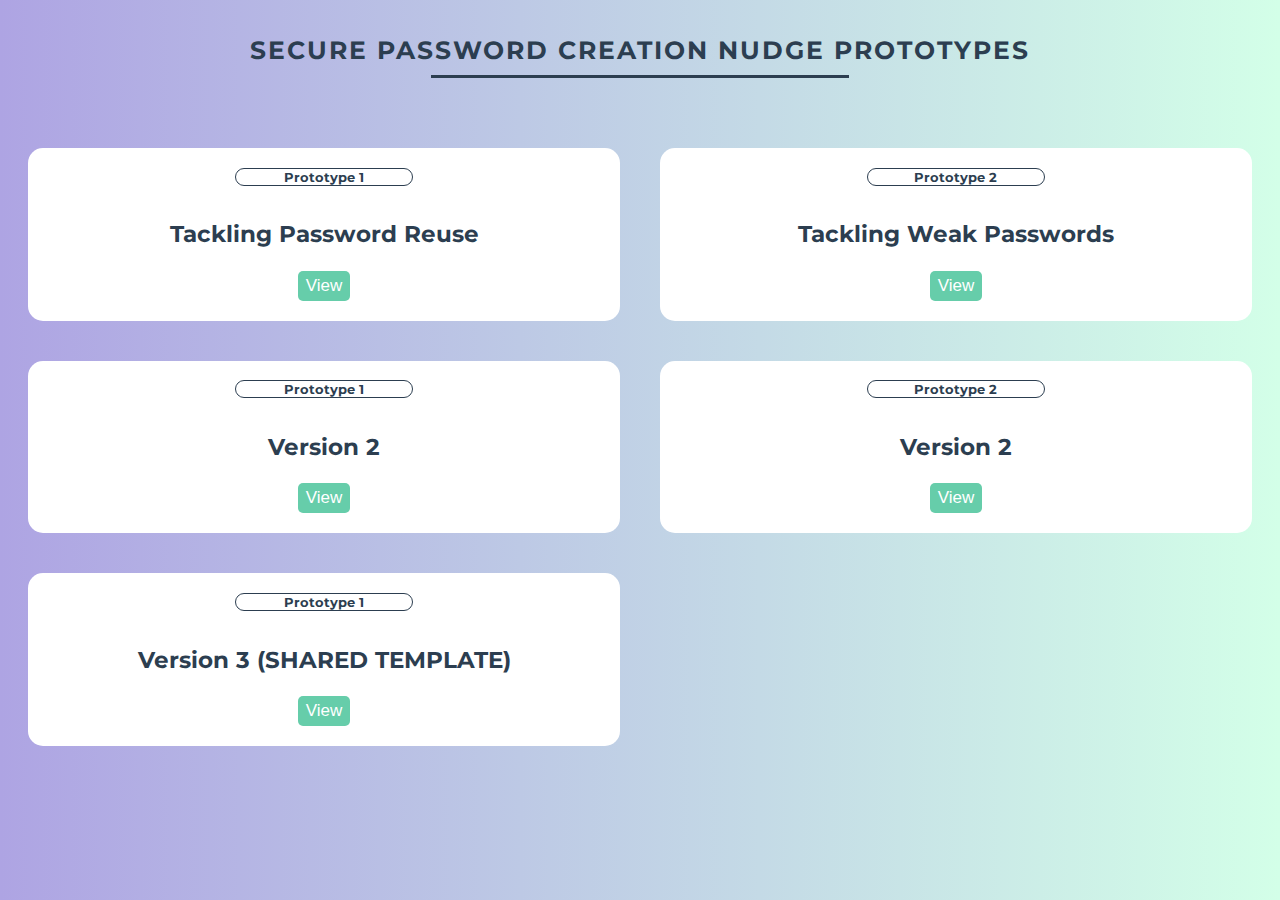
==== index.html @ b865ca42 "Added the third version for prototype 1 (this will be a template shared with the group)" ====
<!DOCTYPE html>
<!-- text direction is set to left to right -->
<html lang="en" dir="ltr">

  <head>
    <meta charset="utf-8">
    <!-- Sets title of web tab -->
    <title>Homepage</title>
    <!-- CSS is imported thus applied -->
    <link rel="stylesheet" href="css/master.css">
    <!-- style media="screen" allows us to specify what we want to do on different sized screens -->
    <style media="screen">
    </style>
    <meta name="viewport" content="width=device-width, initial-scale=1.0">
  </head>

  <body>

    <div class="content">

      <div class="title">
        <h1>Secure Password Creation Nudge Prototypes</h1>
      </div>

      <div class="row">

        <div class="col">
          <div class="info">
            <div class="overlay">Prototype 1</div><br><br>
            <h3>Tackling Password Reuse</h3><br>
            <div class="btnbtn">
              <a href="PasswordReuse.html"><button class="pressBtn">View</button></a>
            </div>
          </div>
        </div>

        <div class="col">
          <div class="info">
            <div class="overlay">Prototype 2</div><br><br>
            <h3>Tackling Weak Passwords</h3><br>
            <div class="btnbtn">
              <a href="WeakPassword.html"><button class="pressBtn">View</button></a>
            </div>
          </div>
        </div>

        <div class="col">
          <div class="info">
            <div class="overlay">Prototype 1</div><br><br>
            <h3>Version 2</h3><br>
            <div class="btnbtn">
              <a href="PasswordReuseV2.html"><button class="pressBtn">View</button></a>
            </div>
          </div>
        </div>

        <div class="col">
          <div class="info">
            <div class="overlay">Prototype 2</div><br><br>
            <h3>Version 2</h3><br>
            <div class="btnbtn">
              <a href="WeakPasswordV2.html"><button class="pressBtn">View</button></a>
            </div>
          </div>
        </div>

        <div class="col">
          <div class="info">
            <div class="overlay">Prototype 1</div><br><br>
            <h3>Version 3 (SHARED TEMPLATE)</h3><br>
            <div class="btnbtn">
              <a href="PasswordReuseV3.html"><button class="pressBtn">View</button></a>
            </div>
          </div>
        </div>

      </div>

    </div>

  </body>

</html>
---- css/master.css ----
/* Imports custom font */
@import url(https://fonts.googleapis.com/css?family=Montserrat);

/* Customizes background & sets the font of the entire page */
body {
  font-family: montserrat, arial, verdana;
  background: linear-gradient(90deg, #aea4e3, #d3ffe8);
}

/* Customizes web content */
.content{
  text-align: center;
  width: 100%;
  padding: 10px 0px;
  color: #2C3E50;
}

/* Specifies the boldness of the web's content's font */
.content div{
    font-weight: 700;
}

/* Customizes main titles for every page */
.title h1{
  letter-spacing: 2px;
  text-transform: uppercase;
  font-size: 25px;
}

/* Gives main titles a line under it */
.title h1:after{
  display: block;
  content:' ';
  background: #2C3E50;
  width: 33%;
  height: 3px;
  margin: 10px auto;
  margin-bottom: 50px;
}

/* Formats prototype title */
.overlay {
  position: absolute;
  bottom: 135px;
  background: white;
  width: 30%;
  color: #2C3E50;
  text-align: center;
  left: 35%;
  border: solid 1.8px #2C3E50;
  font-size: 10pt;
  border-radius: 10px;
}

*{
  box-sizing: border-box;
}

/* Create 2 equal columns that floats next to each other */
.col {
  float: left;
  width: 50%;
  padding: 20px;
}

/* Styles the view buttons */
.pressBtn{
  background: #66CDAA;
  color: #fff;
  border: none;
  outline: none;
  font-size: 17px;
  padding: 5px 8px;
  border-radius: 5px;
  cursor: pointer;
}

.btnbtn{
  margin-top: -25px;
}

.pressBtn:hover{
  opacity: 0.8;
}

/* Customizes each card and info inside it*/
.info {
  text-align: center;
  color: #2C3E50;
  padding-bottom: 20px;
  position: relative;
  font-size: 15pt;
  background-color: white;
  max-height: 405px;
  border-radius: 15px;
}

.info p{
  color: #2C3E50;
  font-size: 13pt;
  font-weight: normal;
}
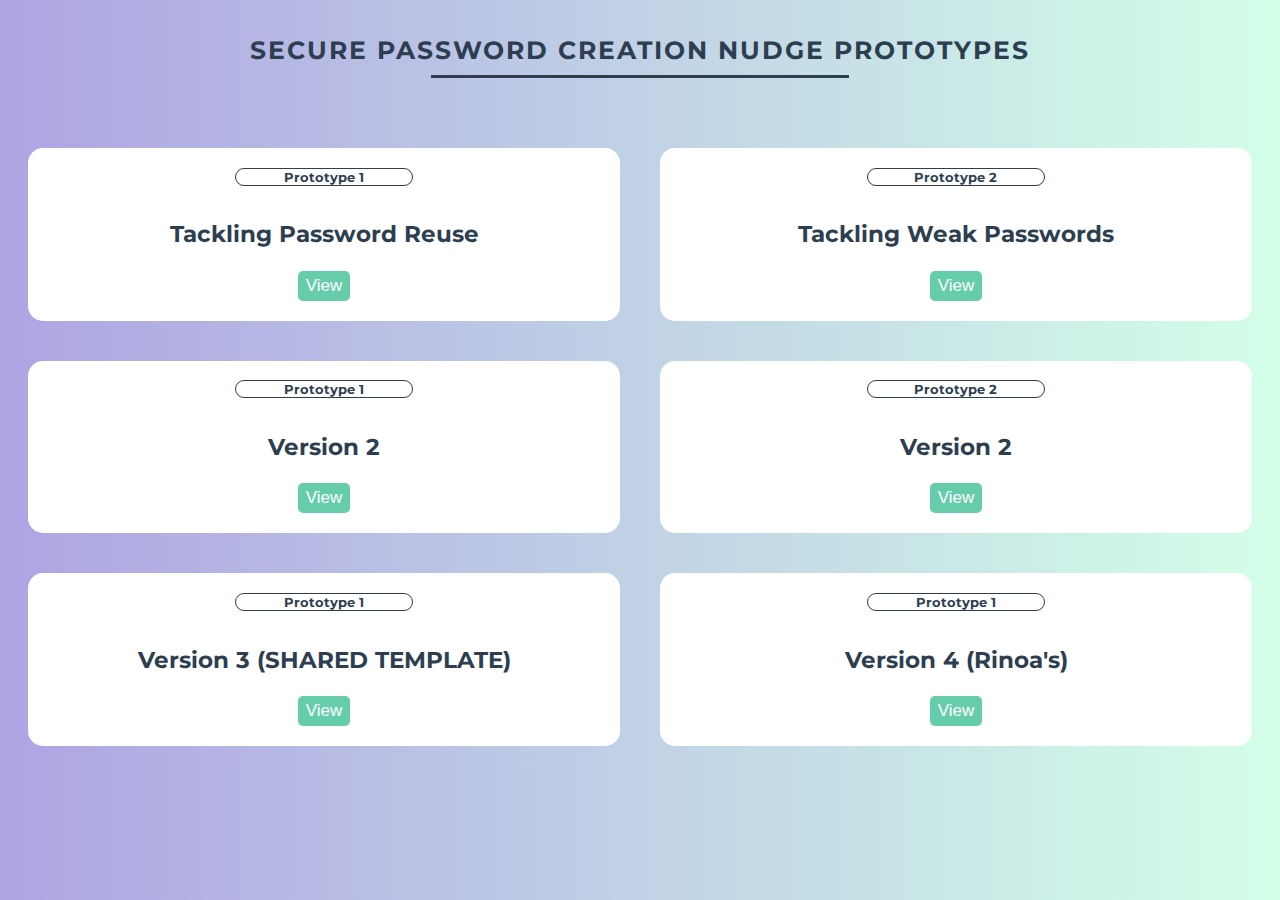
==== commit e0d4bff6: "Added my take on the shared template and called it version 4" ====
--- a/index.html
+++ b/index.html
@@ -74,6 +74,16 @@
           </div>
         </div>
 
+        <div class="col">
+          <div class="info">
+            <div class="overlay">Prototype 1</div><br><br>
+            <h3>Version 4 (Rinoa's)</h3><br>
+            <div class="btnbtn">
+              <a href="PasswordReuseV4.html"><button class="pressBtn">View</button></a>
+            </div>
+          </div>
+        </div>
+
       </div>
 
     </div>
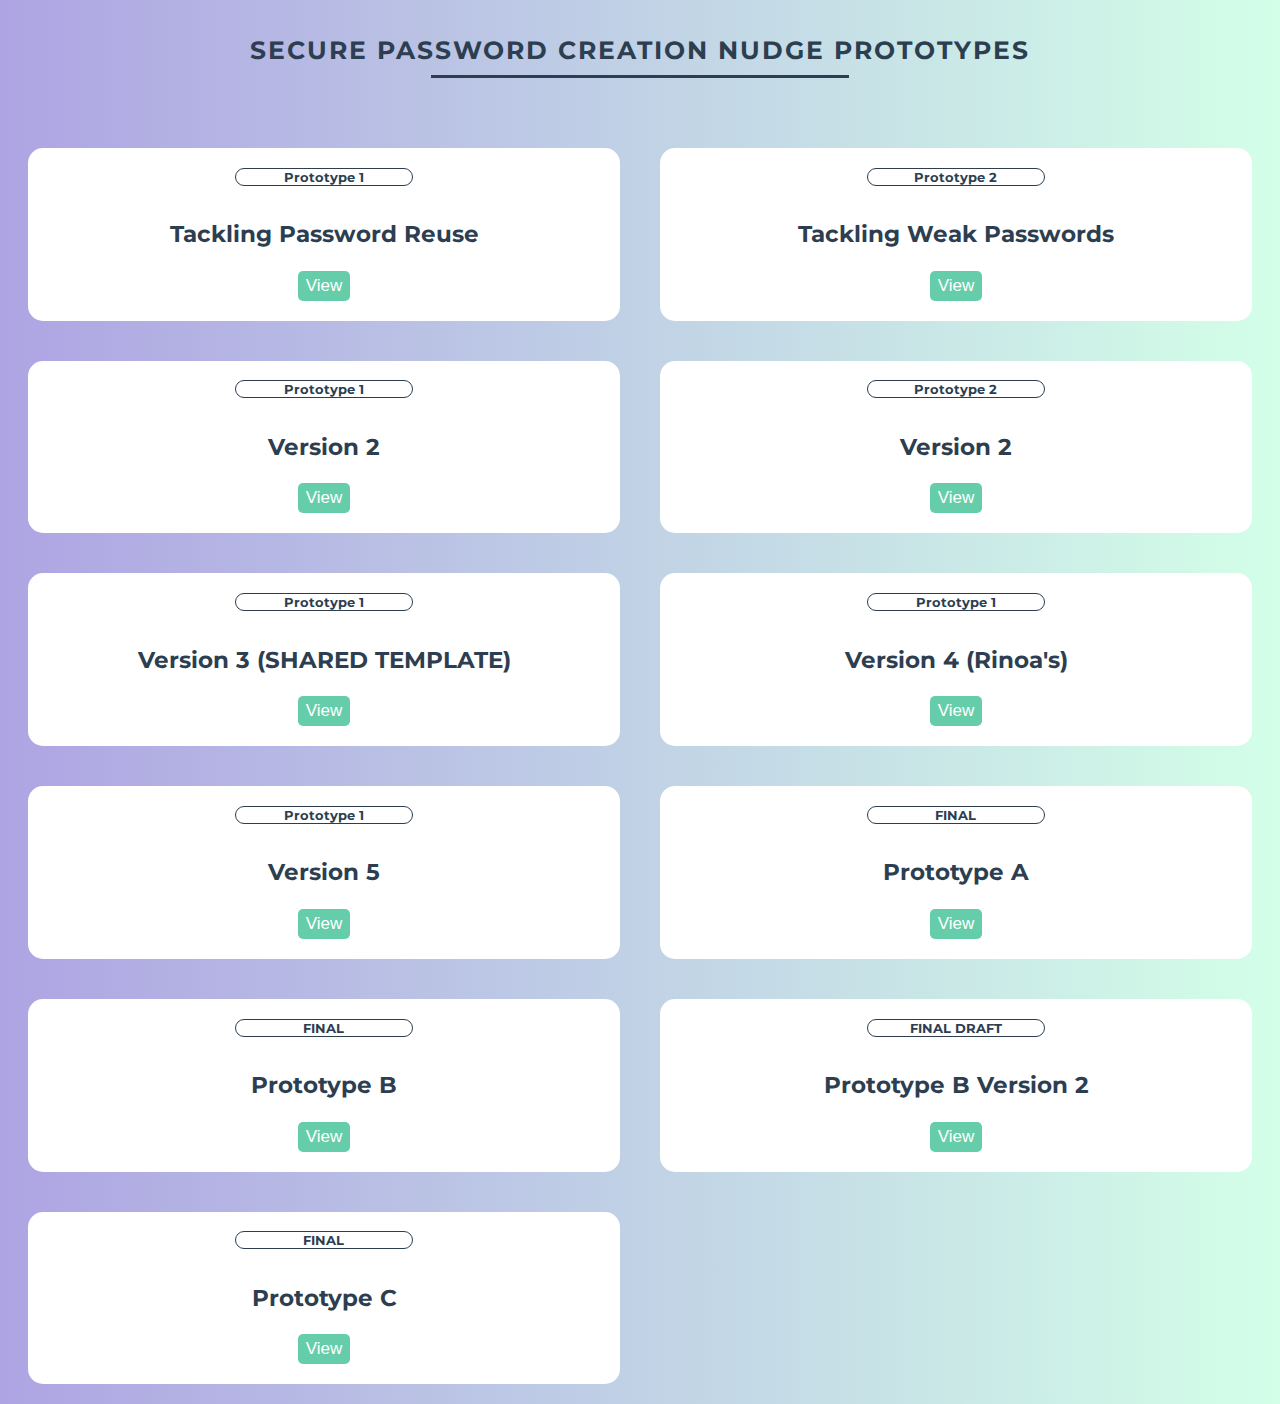
==== commit 6c425b6d: "Added the finalized 3 prototypes, V5, and a finalized draft prototype" ====
--- a/index.html
+++ b/index.html
@@ -84,6 +84,56 @@
           </div>
         </div>
 
+        <div class="col">
+          <div class="info">
+            <div class="overlay">Prototype 1</div><br><br>
+            <h3>Version 5</h3><br>
+            <div class="btnbtn">
+              <a href="PasswordReuseV5.html"><button class="pressBtn">View</button></a>
+            </div>
+          </div>
+        </div>
+
+        <div class="col">
+          <div class="info">
+            <div class="overlay">FINAL</div><br><br>
+            <h3>Prototype A</h3><br>
+            <div class="btnbtn">
+              <a href="Finalized1.html"><button class="pressBtn">View</button></a>
+            </div>
+          </div>
+        </div>
+
+        <div class="col">
+          <div class="info">
+            <div class="overlay">FINAL</div><br><br>
+            <h3>Prototype B</h3><br>
+            <div class="btnbtn">
+              <a href="Finalized2.html"><button class="pressBtn">View</button></a>
+            </div>
+          </div>
+        </div>
+
+        <div class="col">
+          <div class="info">
+            <div class="overlay">FINAL DRAFT</div><br><br>
+            <h3>Prototype B Version 2</h3><br>
+            <div class="btnbtn">
+              <a href="Finalized2DRAFT.html"><button class="pressBtn">View</button></a>
+            </div>
+          </div>
+        </div>
+
+        <div class="col">
+          <div class="info">
+            <div class="overlay">FINAL</div><br><br>
+            <h3>Prototype C</h3><br>
+            <div class="btnbtn">
+              <a href="Finalized3.html"><button class="pressBtn">View</button></a>
+            </div>
+          </div>
+        </div>
+
       </div>
 
     </div>
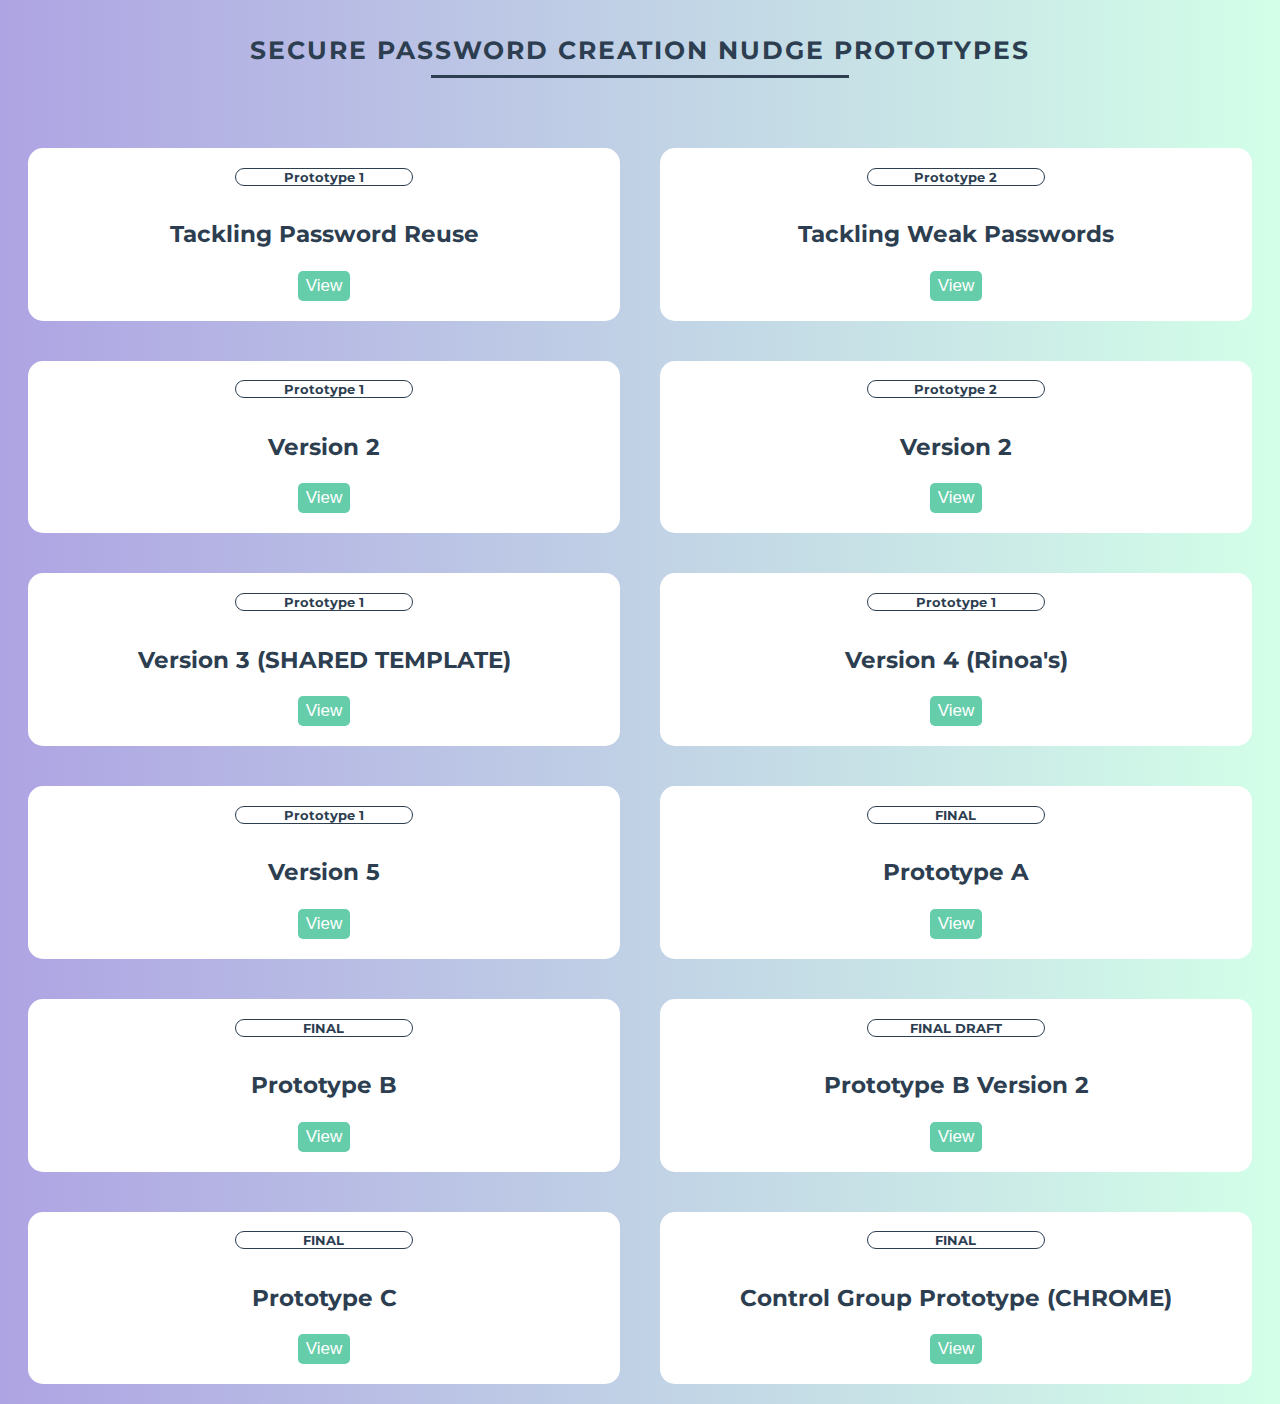
==== commit 7b18b53b: "All finalized prototypes front end fully complete" ====
--- a/index.html
+++ b/index.html
@@ -134,6 +134,16 @@
           </div>
         </div>
 
+        <div class="col">
+          <div class="info">
+            <div class="overlay">FINAL</div><br><br>
+            <h3>Control Group Prototype (CHROME)</h3><br>
+            <div class="btnbtn">
+              <a href="FinalizedCTRL.html"><button class="pressBtn">View</button></a>
+            </div>
+          </div>
+        </div>
+
       </div>
 
     </div>
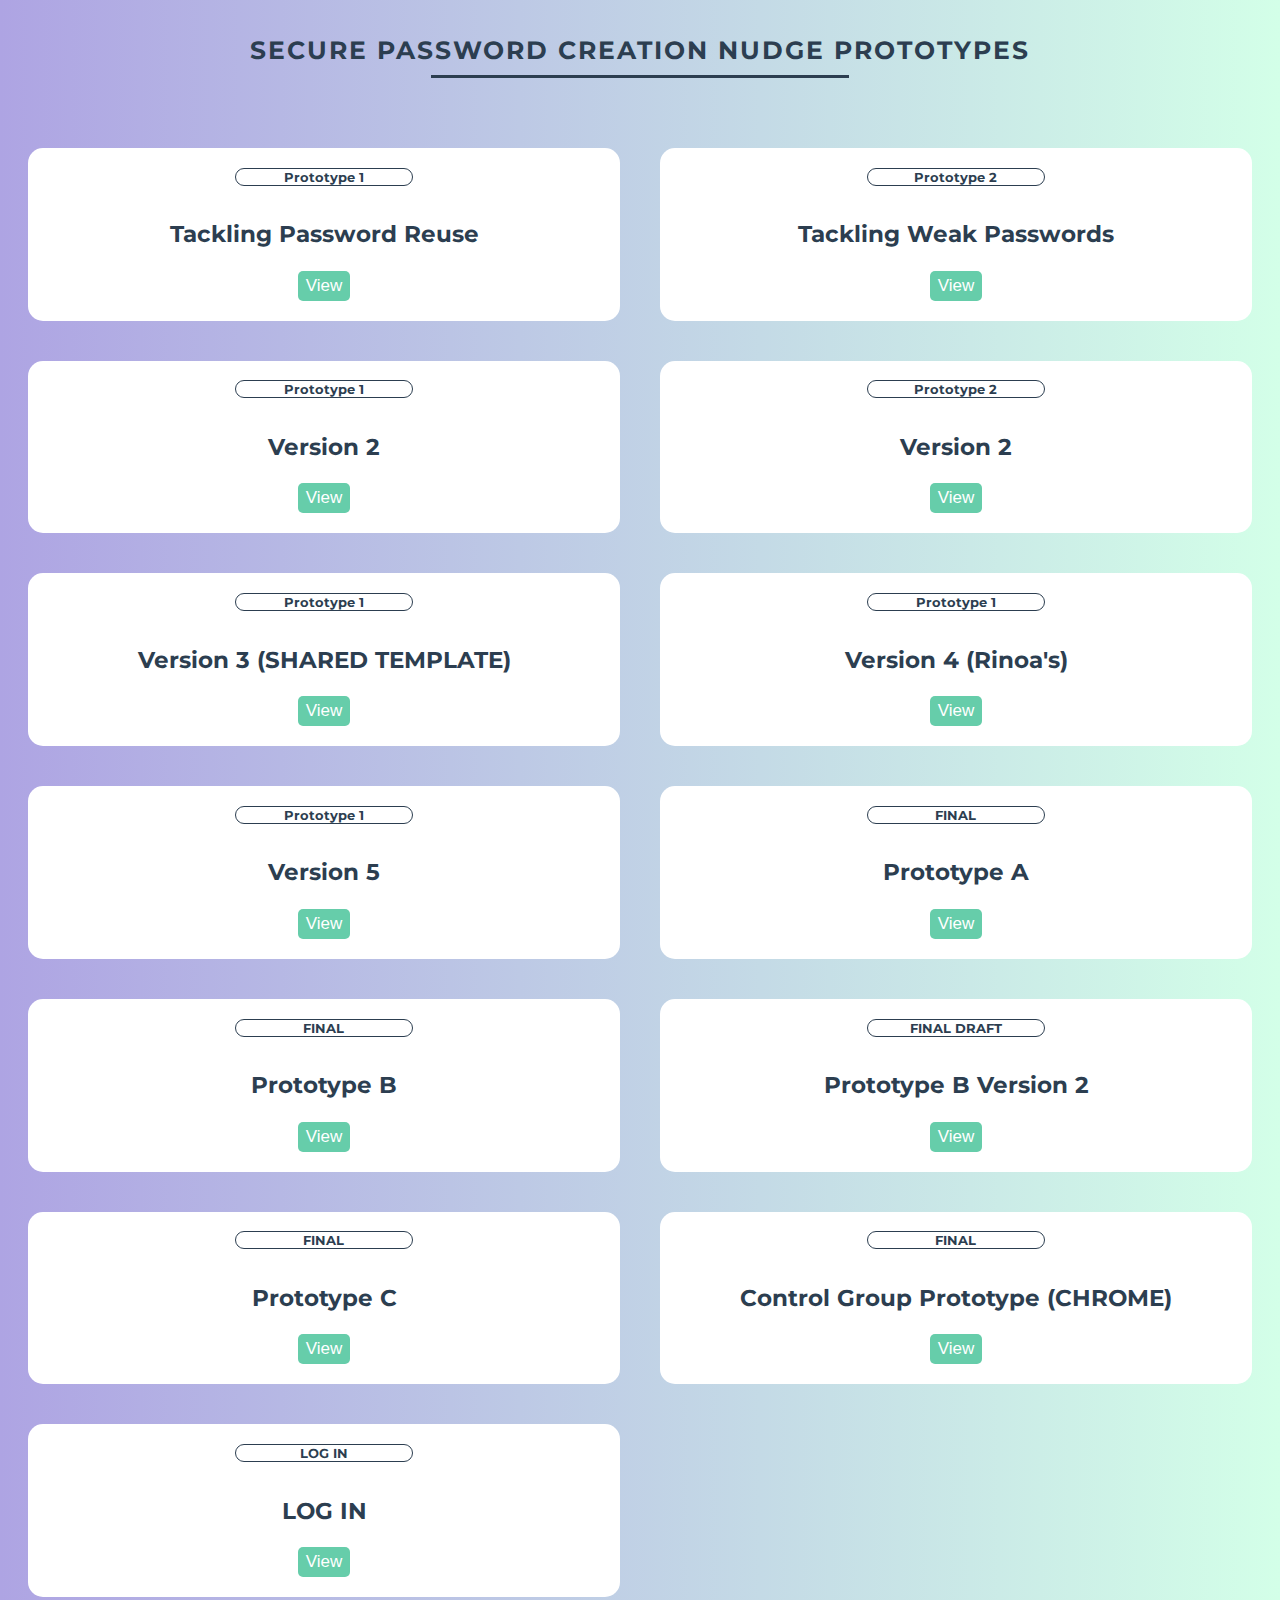
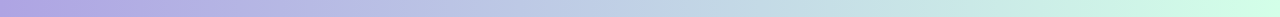
==== commit c2c9b110: "login" ====
--- a/index.html
+++ b/index.html
@@ -144,6 +144,16 @@
           </div>
         </div>
 
+        <div class="col">
+          <div class="info">
+            <div class="overlay">LOG IN</div><br><br>
+            <h3>LOG IN</h3><br>
+            <div class="btnbtn">
+              <a href="login.html"><button class="pressBtn">View</button></a>
+            </div>
+          </div>
+        </div>
+
       </div>
 
     </div>
